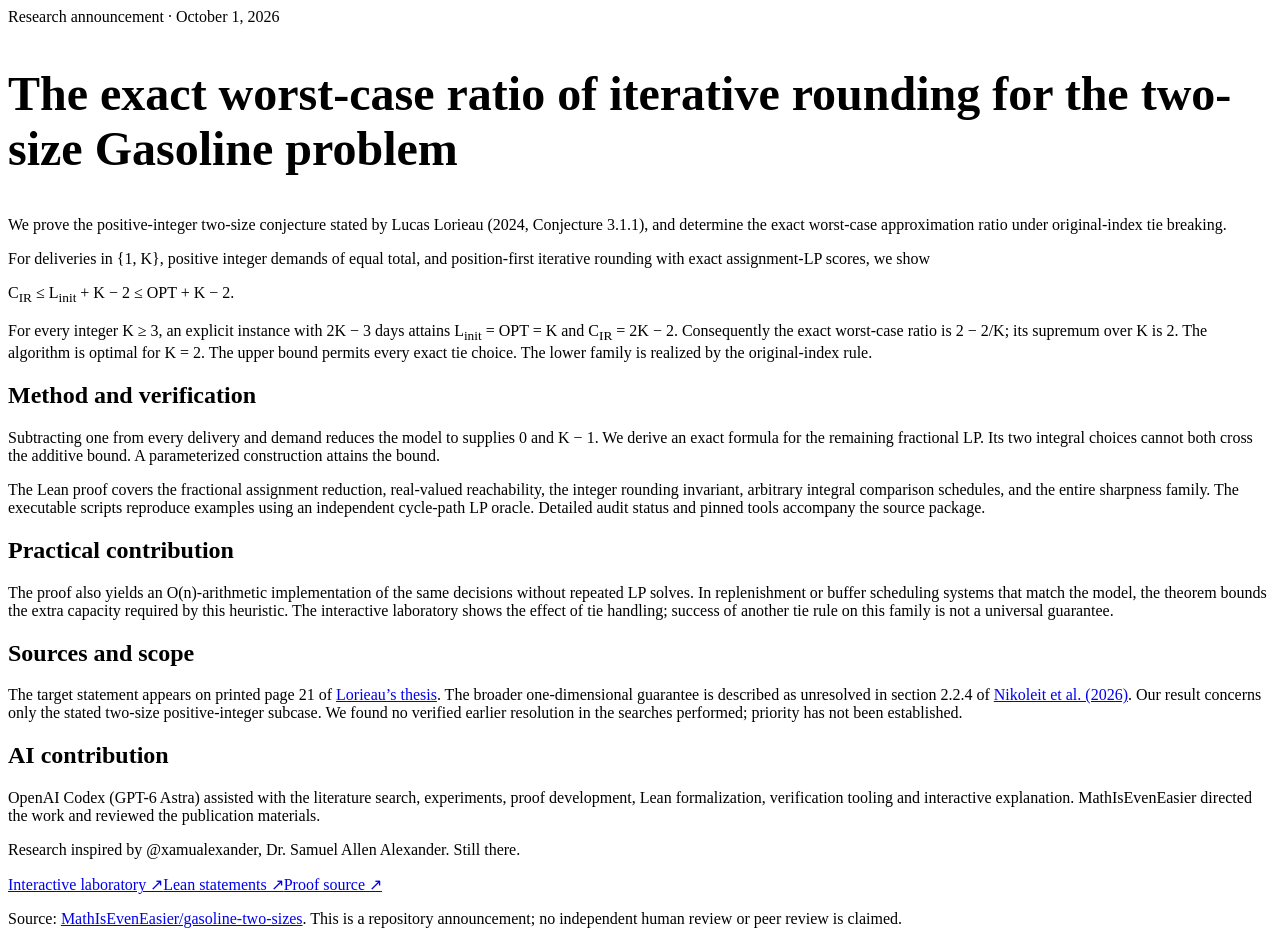
==== submission.html @ 027ce780 "Publish the two-size Gasoline theorem and reproducibility overview" ====
<!doctype html><html lang="en"><head><meta charset="utf-8"><meta name="viewport" content="width=device-width,initial-scale=1"><title>Research announcement · Two-size Gasoline</title><link rel="stylesheet" href="site/style.css"></head><body><main>
<section><div class="eyebrow">Research announcement · October 1, 2026</div><h1 style="font-size:48px">The exact worst-case ratio of iterative rounding for the two-size Gasoline problem</h1>
<p>We prove the positive-integer two-size conjecture stated by Lucas Lorieau (2024, Conjecture 3.1.1), and determine the exact worst-case approximation ratio under original-index tie breaking.</p>
<p>For deliveries in {1, K}, positive integer demands of equal total, and position-first iterative rounding with exact assignment-LP scores, we show</p><div class="formula">C<sub>IR</sub> ≤ L<sub>init</sub> + K − 2 ≤ OPT + K − 2.</div>
<p>For every integer K ≥ 3, an explicit instance with 2K − 3 days attains L<sub>init</sub> = OPT = K and C<sub>IR</sub> = 2K − 2. Consequently the exact worst-case ratio is 2 − 2/K; its supremum over K is 2. The algorithm is optimal for K = 2. The upper bound permits every exact tie choice. The lower family is realized by the original-index rule.</p>
<h2>Method and verification</h2><p>Subtracting one from every delivery and demand reduces the model to supplies 0 and K − 1. We derive an exact formula for the remaining fractional LP. Its two integral choices cannot both cross the additive bound. A parameterized construction attains the bound.</p><p>The Lean proof covers the fractional assignment reduction, real-valued reachability, the integer rounding invariant, arbitrary integral comparison schedules, and the entire sharpness family. The executable scripts reproduce examples using an independent cycle-path LP oracle. Detailed audit status and pinned tools accompany the source package.</p>
<h2>Practical contribution</h2><p>The proof also yields an O(n)-arithmetic implementation of the same decisions without repeated LP solves. In replenishment or buffer scheduling systems that match the model, the theorem bounds the extra capacity required by this heuristic. The interactive laboratory shows the effect of tie handling; success of another tie rule on this family is not a universal guarantee.</p>
<h2>Sources and scope</h2><p>The target statement appears on printed page 21 of <a href="https://perso.limos.fr/~lulorieau/docs/thesis/Master_Thesis.pdf#page=27">Lorieau’s thesis</a>. The broader one-dimensional guarantee is described as unresolved in section 2.2.4 of <a href="https://arxiv.org/html/2601.16849">Nikoleit et al. (2026)</a>. Our result concerns only the stated two-size positive-integer subcase. We found no verified earlier resolution in the searches performed; priority has not been established.</p>
<h2>AI contribution</h2><p>OpenAI Codex (GPT-6 Astra) assisted with the literature search, experiments, proof development, Lean formalization, verification tooling and interactive explanation. MathIsEvenEasier directed the work and reviewed the publication materials.</p>
<p>Research inspired by @xamualexander, Dr. Samuel Allen Alexander. Still there.</p>
<div class="links"><a href="site/">Interactive laboratory ↗</a><a href="formal/Result.lean">Lean statements ↗</a><a href="research-notes.tex">Proof source ↗</a></div><p class="scope">Source: <a href="https://github.com/MathIsEvenEasier/gasoline-two-sizes">MathIsEvenEasier/gasoline-two-sizes</a>. This is a repository announcement; no independent human review or peer review is claimed.</p>
</section></main></body></html>
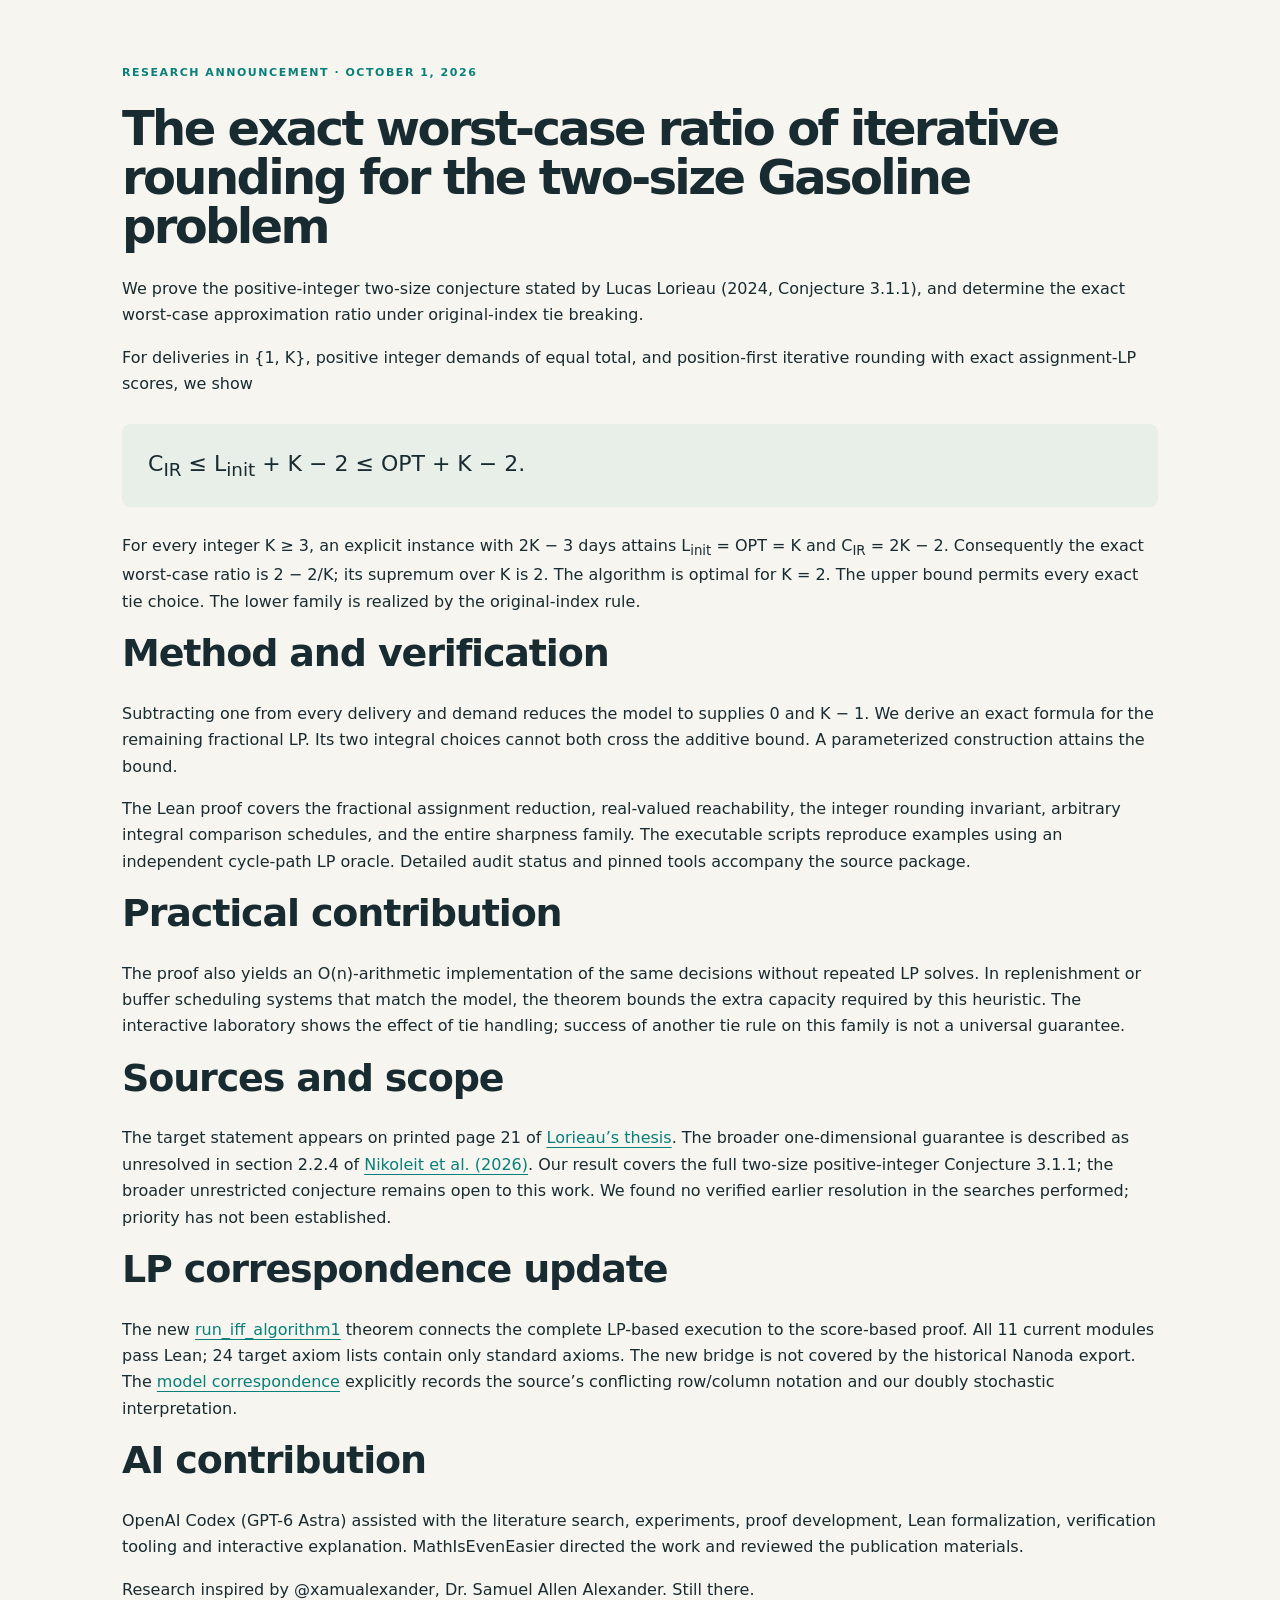
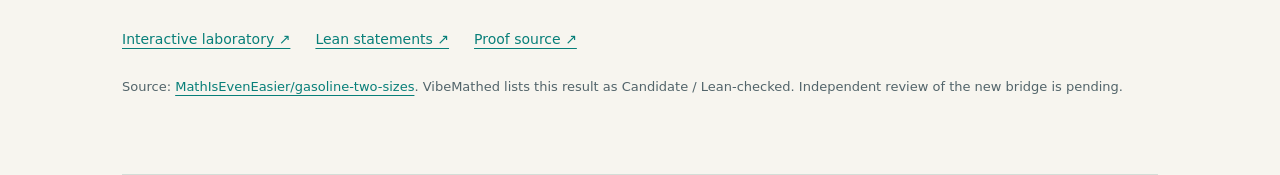
==== commit a576d0c3: "Document LP correspondence and full conjecture scope" ====
--- a/submission.html
+++ b/submission.html
@@ -5,8 +5,8 @@
 <p>For every integer K ≥ 3, an explicit instance with 2K − 3 days attains L<sub>init</sub> = OPT = K and C<sub>IR</sub> = 2K − 2. Consequently the exact worst-case ratio is 2 − 2/K; its supremum over K is 2. The algorithm is optimal for K = 2. The upper bound permits every exact tie choice. The lower family is realized by the original-index rule.</p>
 <h2>Method and verification</h2><p>Subtracting one from every delivery and demand reduces the model to supplies 0 and K − 1. We derive an exact formula for the remaining fractional LP. Its two integral choices cannot both cross the additive bound. A parameterized construction attains the bound.</p><p>The Lean proof covers the fractional assignment reduction, real-valued reachability, the integer rounding invariant, arbitrary integral comparison schedules, and the entire sharpness family. The executable scripts reproduce examples using an independent cycle-path LP oracle. Detailed audit status and pinned tools accompany the source package.</p>
 <h2>Practical contribution</h2><p>The proof also yields an O(n)-arithmetic implementation of the same decisions without repeated LP solves. In replenishment or buffer scheduling systems that match the model, the theorem bounds the extra capacity required by this heuristic. The interactive laboratory shows the effect of tie handling; success of another tie rule on this family is not a universal guarantee.</p>
-<h2>Sources and scope</h2><p>The target statement appears on printed page 21 of <a href="https://perso.limos.fr/~lulorieau/docs/thesis/Master_Thesis.pdf#page=27">Lorieau’s thesis</a>. The broader one-dimensional guarantee is described as unresolved in section 2.2.4 of <a href="https://arxiv.org/html/2601.16849">Nikoleit et al. (2026)</a>. Our result concerns only the stated two-size positive-integer subcase. We found no verified earlier resolution in the searches performed; priority has not been established.</p>
-<h2>AI contribution</h2><p>OpenAI Codex (GPT-6 Astra) assisted with the literature search, experiments, proof development, Lean formalization, verification tooling and interactive explanation. MathIsEvenEasier directed the work and reviewed the publication materials.</p>
+<h2>Sources and scope</h2><p>The target statement appears on printed page 21 of <a href="https://perso.limos.fr/~lulorieau/docs/thesis/Master_Thesis.pdf#page=27">Lorieau’s thesis</a>. The broader one-dimensional guarantee is described as unresolved in section 2.2.4 of <a href="https://arxiv.org/html/2601.16849">Nikoleit et al. (2026)</a>. Our result covers the full two-size positive-integer Conjecture 3.1.1; the broader unrestricted conjecture remains open to this work. We found no verified earlier resolution in the searches performed; priority has not been established.</p>
+<h2>LP correspondence update</h2><p>The new <a href="formal/Algorithm1.lean">run_iff_algorithm1</a> theorem connects the complete LP-based execution to the score-based proof. All 11 current modules pass Lean; 24 target axiom lists contain only standard axioms. The new bridge is not covered by the historical Nanoda export. The <a href="algorithm-bridge.rst">model correspondence</a> explicitly records the source’s conflicting row/column notation and our doubly stochastic interpretation.</p><h2>AI contribution</h2><p>OpenAI Codex (GPT-6 Astra) assisted with the literature search, experiments, proof development, Lean formalization, verification tooling and interactive explanation. MathIsEvenEasier directed the work and reviewed the publication materials.</p>
 <p>Research inspired by @xamualexander, Dr. Samuel Allen Alexander. Still there.</p>
-<div class="links"><a href="site/">Interactive laboratory ↗</a><a href="formal/Result.lean">Lean statements ↗</a><a href="research-notes.tex">Proof source ↗</a></div><p class="scope">Source: <a href="https://github.com/MathIsEvenEasier/gasoline-two-sizes">MathIsEvenEasier/gasoline-two-sizes</a>. This is a repository announcement; no independent human review or peer review is claimed.</p>
+<div class="links"><a href="site/">Interactive laboratory ↗</a><a href="formal/Result.lean">Lean statements ↗</a><a href="research-notes.tex">Proof source ↗</a></div><p class="scope">Source: <a href="https://github.com/MathIsEvenEasier/gasoline-two-sizes">MathIsEvenEasier/gasoline-two-sizes</a>. VibeMathed lists this result as Candidate / Lean-checked. Independent review of the new bridge is pending.</p>
 </section></main></body></html>
--- a/site/style.css
+++ b/site/style.css
@@ -0,0 +1 @@
+:root{--paper:#f7f5ef;--ink:#182b30;--muted:#52646a;--line:#d4ddd7;--teal:#087f79;--orange:#cb541e;--card:#fffefa}*{box-sizing:border-box}body{margin:0;background:var(--paper);color:var(--ink);font:16px/1.65 system-ui,-apple-system,BlinkMacSystemFont,"Segoe UI",sans-serif}header{max-width:1160px;margin:auto;padding:26px 32px;display:flex;justify-content:space-between;gap:24px;border-bottom:1px solid var(--line)}a{color:var(--teal);text-underline-offset:4px}header a{font-size:14px}.brand{text-decoration:none;color:var(--ink);font-weight:750}.brand span{display:block;font-weight:400;color:var(--muted);font-size:11px;letter-spacing:.1em;text-transform:uppercase}main{max-width:1100px;margin:auto;padding:0 32px}section{padding:64px 0;border-bottom:1px solid var(--line)}.intro{max-width:830px;border:0;padding-bottom:40px}.eyebrow,.section-label{font-size:11px;letter-spacing:.14em;text-transform:uppercase;font-weight:750;color:var(--teal)}h1{font-size:clamp(46px,7.5vw,86px);line-height:1.02;letter-spacing:-.055em;margin:22px 0 25px;font-weight:650}h2{font-size:clamp(25px,3.7vw,38px);line-height:1.2;letter-spacing:-.03em;margin:12px 0 24px;font-weight:650}h3{font-size:20px;line-height:1.3;letter-spacing:-.02em}.intro>p{font-size:19px;max-width:760px}.theorem{font-size:31px;line-height:1.4;margin:30px 0;padding:24px 28px;background:var(--ink);color:var(--paper);border-radius:12px}.theorem span{display:block;font-size:16px;color:#bbd8cf;margin-top:9px}.scope,.hint{color:var(--muted);font-size:13px!important;line-height:1.65}.controls{display:flex;gap:30px;align-items:end;flex-wrap:wrap}label{display:block;font-size:13px;font-weight:650}label output{font-size:20px;margin-left:10px;color:var(--orange)}input[type=range]{display:block;accent-color:var(--orange);min-width:240px;width:100%;margin-top:16px;cursor:pointer}select,button,textarea{font:inherit;color:var(--ink);background:var(--card);border:1px solid #b8c8bf;border-radius:7px;padding:10px 14px}select{display:block;font-size:14px;margin-top:7px}button{cursor:pointer;font-size:13px;font-weight:650}button:hover{background:#e7eee7}button:focus-visible,select:focus-visible,input:focus-visible,summary:focus-visible{outline:3px solid #0e9c97;outline-offset:3px}button:disabled{opacity:.45;cursor:default}.metrics{display:grid;grid-template-columns:repeat(3,1fr);gap:18px;margin:32px 0}.metrics>div{background:var(--card);padding:20px 24px;border:1px solid var(--line);border-radius:10px}.metrics span,.metrics small{display:block;font-size:12px;color:var(--muted)}.metrics strong{font-size:48px;line-height:1.5;letter-spacing:-.06em;font-weight:600}.metrics>div:first-child strong{color:var(--orange)}.metrics>div:nth-child(2) strong{color:var(--teal)}.chart-heading{display:flex;align-items:center;justify-content:space-between;gap:20px}.chart-heading h3{margin-bottom:2px}.legend{font-size:12px;display:flex;gap:22px}.legend span:before{content:"";display:inline-block;width:12px;height:3px;background:currentColor;margin-right:7px;vertical-align:middle}.orange{color:var(--orange)}.teal{color:var(--teal)}.chart{width:100%;overflow:hidden}.chart svg{display:block;width:100%;height:auto;max-height:340px}svg text{font:11px system-ui;fill:var(--muted)}.step-controls{display:flex;align-items:center;gap:14px;margin:20px 0 28px}.step-controls label{flex:1}.step-controls input{min-width:0}.step-controls button{white-space:nowrap}.decision-grid{display:grid;grid-template-columns:1fr 1fr;gap:30px;margin:24px 0}.decision-grid article{padding:26px;border:1px solid var(--line);border-radius:10px;background:var(--card)}.decision-grid p{font-size:14px}.choice{margin:12px 0}.choice>div{display:flex;justify-content:space-between;font-size:13px}.choice .bar{height:8px;background:#e8eeea;border-radius:6px;margin-top:5px;overflow:hidden}.choice .bar i{display:block;height:100%;background:#99aba7}.choice.selected .bar i{background:var(--orange)}.choice strong{color:var(--orange)}details{margin-top:20px;border-top:1px solid var(--line);padding:16px 0}summary{cursor:pointer;font-weight:650}dl{font-size:13px;display:grid;grid-template-columns:160px 1fr;gap:10px}dt{color:var(--muted)}dd{margin:0;word-break:break-word;font-family:ui-monospace,monospace}.custom textarea{width:100%;display:block;margin:6px 0 16px;font-size:13px}.custom p{font-size:14px}.custom #error{color:#b33827}.formula{padding:22px 26px;background:#e8eee8;font-size:22px;border-radius:8px;margin:26px 0}.proof-grid,.uses{display:grid;grid-template-columns:1fr 1fr;gap:24px}.proof-grid>div{border-left:3px solid var(--teal);padding:8px 22px}.proof-grid>div:first-child{border-color:var(--orange)}.proof-grid span{font-size:12px;text-transform:uppercase;letter-spacing:.08em;color:var(--muted)}.proof-grid strong{display:block;font-size:23px;margin:12px 0}.proof-grid p,.uses p{font-size:14px}.callout{background:var(--ink);color:var(--paper);padding:26px 30px;border-radius:10px;margin-top:30px}.callout p{margin-bottom:0;font-size:15px}.uses{grid-template-columns:repeat(3,1fr)}.uses article{padding-right:20px}.links{display:flex;flex-wrap:wrap;gap:14px 25px;margin:25px 0;font-size:14px}footer{max-width:1100px;padding:30px 32px 55px;margin:auto;color:var(--muted);font-size:12px}@media(max-width:700px){header{padding:20px}main{padding:0 20px}section{padding:40px 0}.metrics{gap:8px}.metrics>div{padding:14px 12px}.metrics strong{font-size:35px}.metrics small{font-size:10px}.decision-grid,.proof-grid,.uses{grid-template-columns:1fr}.decision-grid article{padding:20px}.chart-heading{display:block}.step-controls{flex-wrap:wrap}.step-controls label{min-width:160px}.controls{gap:18px}.theorem{font-size:25px;padding:22px}.formula{font-size:17px}dl{grid-template-columns:1fr}dd{margin-bottom:8px}}@media(prefers-reduced-motion:reduce){*{scroll-behavior:auto!important}}
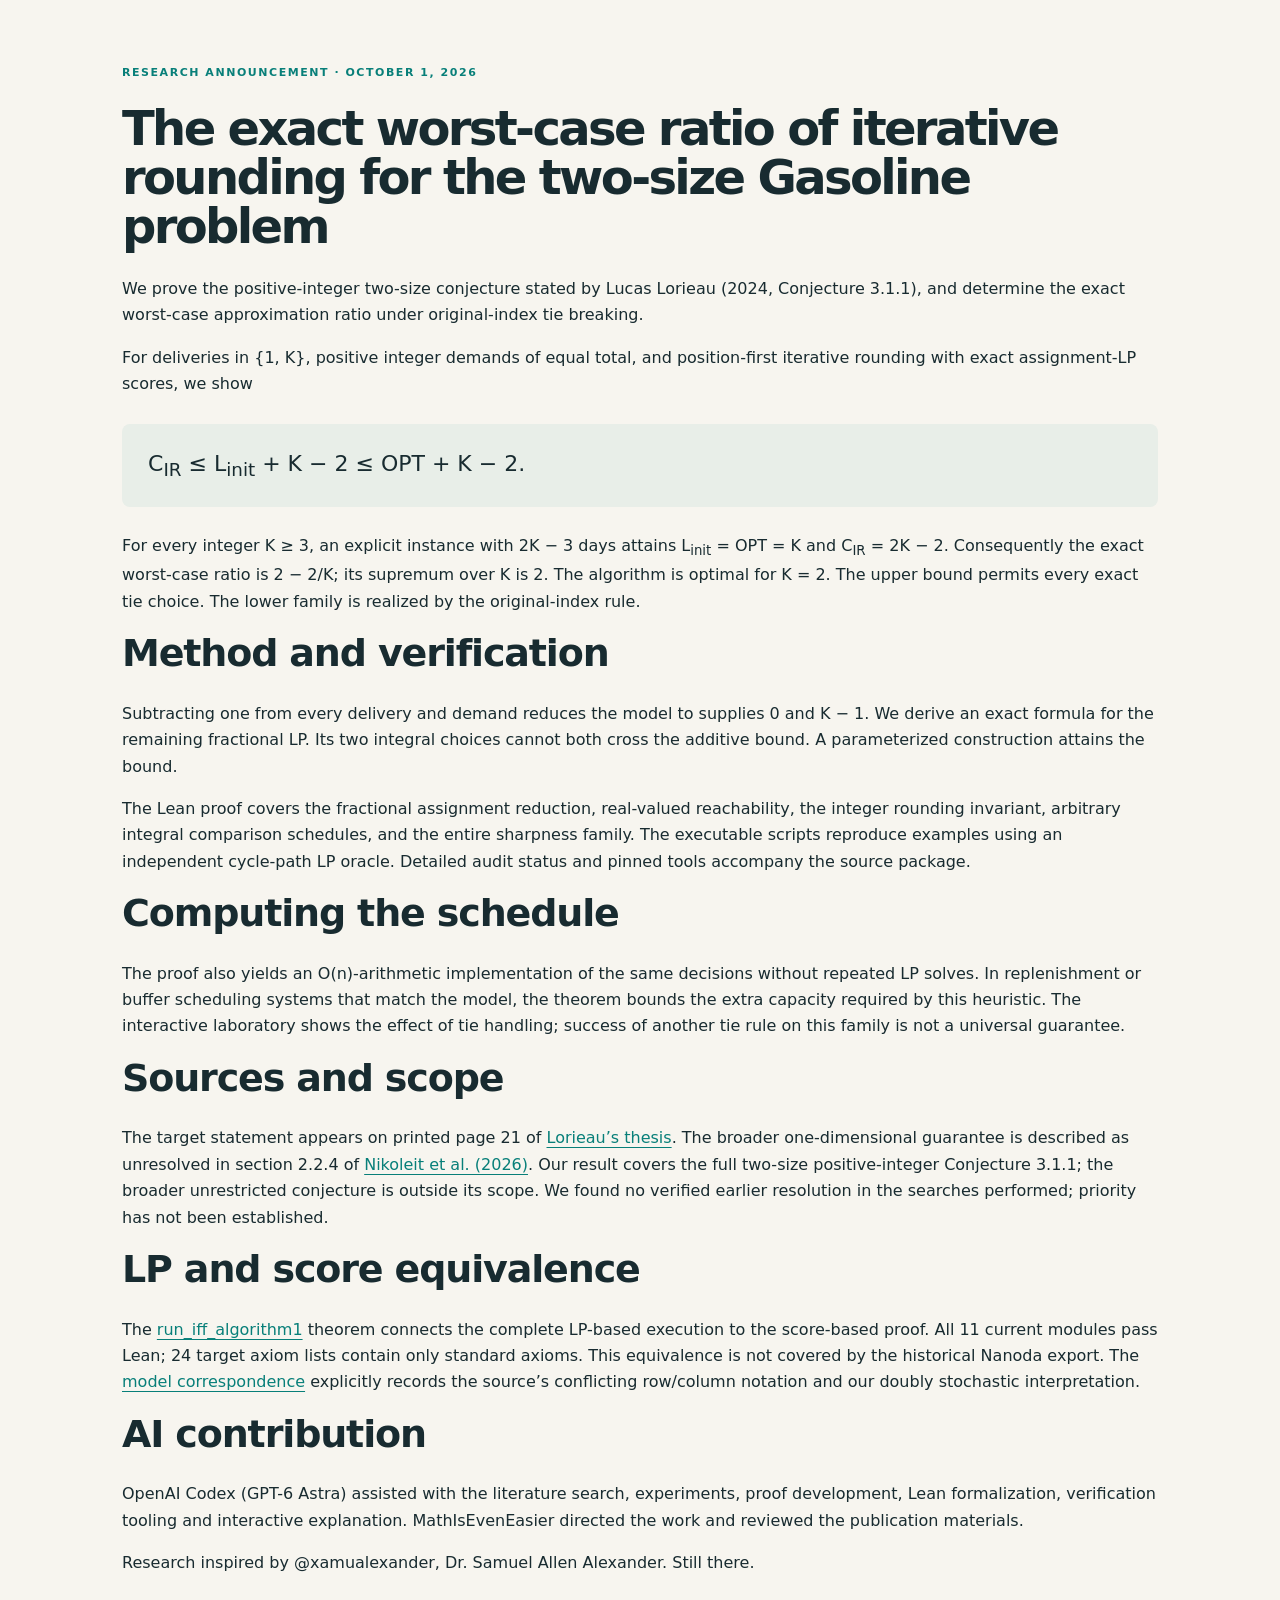
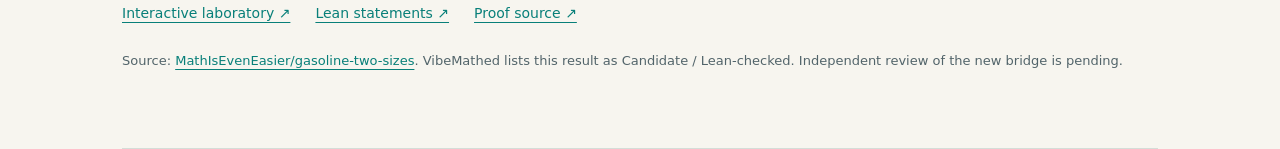
==== commit 5cf11ec6: "Edit exposition and website copy for clarity" ====
--- a/submission.html
+++ b/submission.html
@@ -4,9 +4,9 @@
 <p>For deliveries in {1, K}, positive integer demands of equal total, and position-first iterative rounding with exact assignment-LP scores, we show</p><div class="formula">C<sub>IR</sub> ≤ L<sub>init</sub> + K − 2 ≤ OPT + K − 2.</div>
 <p>For every integer K ≥ 3, an explicit instance with 2K − 3 days attains L<sub>init</sub> = OPT = K and C<sub>IR</sub> = 2K − 2. Consequently the exact worst-case ratio is 2 − 2/K; its supremum over K is 2. The algorithm is optimal for K = 2. The upper bound permits every exact tie choice. The lower family is realized by the original-index rule.</p>
 <h2>Method and verification</h2><p>Subtracting one from every delivery and demand reduces the model to supplies 0 and K − 1. We derive an exact formula for the remaining fractional LP. Its two integral choices cannot both cross the additive bound. A parameterized construction attains the bound.</p><p>The Lean proof covers the fractional assignment reduction, real-valued reachability, the integer rounding invariant, arbitrary integral comparison schedules, and the entire sharpness family. The executable scripts reproduce examples using an independent cycle-path LP oracle. Detailed audit status and pinned tools accompany the source package.</p>
-<h2>Practical contribution</h2><p>The proof also yields an O(n)-arithmetic implementation of the same decisions without repeated LP solves. In replenishment or buffer scheduling systems that match the model, the theorem bounds the extra capacity required by this heuristic. The interactive laboratory shows the effect of tie handling; success of another tie rule on this family is not a universal guarantee.</p>
-<h2>Sources and scope</h2><p>The target statement appears on printed page 21 of <a href="https://perso.limos.fr/~lulorieau/docs/thesis/Master_Thesis.pdf#page=27">Lorieau’s thesis</a>. The broader one-dimensional guarantee is described as unresolved in section 2.2.4 of <a href="https://arxiv.org/html/2601.16849">Nikoleit et al. (2026)</a>. Our result covers the full two-size positive-integer Conjecture 3.1.1; the broader unrestricted conjecture remains open to this work. We found no verified earlier resolution in the searches performed; priority has not been established.</p>
-<h2>LP correspondence update</h2><p>The new <a href="formal/Algorithm1.lean">run_iff_algorithm1</a> theorem connects the complete LP-based execution to the score-based proof. All 11 current modules pass Lean; 24 target axiom lists contain only standard axioms. The new bridge is not covered by the historical Nanoda export. The <a href="algorithm-bridge.rst">model correspondence</a> explicitly records the source’s conflicting row/column notation and our doubly stochastic interpretation.</p><h2>AI contribution</h2><p>OpenAI Codex (GPT-6 Astra) assisted with the literature search, experiments, proof development, Lean formalization, verification tooling and interactive explanation. MathIsEvenEasier directed the work and reviewed the publication materials.</p>
+<h2>Computing the schedule</h2><p>The proof also yields an O(n)-arithmetic implementation of the same decisions without repeated LP solves. In replenishment or buffer scheduling systems that match the model, the theorem bounds the extra capacity required by this heuristic. The interactive laboratory shows the effect of tie handling; success of another tie rule on this family is not a universal guarantee.</p>
+<h2>Sources and scope</h2><p>The target statement appears on printed page 21 of <a href="https://perso.limos.fr/~lulorieau/docs/thesis/Master_Thesis.pdf#page=27">Lorieau’s thesis</a>. The broader one-dimensional guarantee is described as unresolved in section 2.2.4 of <a href="https://arxiv.org/html/2601.16849">Nikoleit et al. (2026)</a>. Our result covers the full two-size positive-integer Conjecture 3.1.1; the broader unrestricted conjecture is outside its scope. We found no verified earlier resolution in the searches performed; priority has not been established.</p>
+<h2>LP and score equivalence</h2><p>The <a href="formal/Algorithm1.lean">run_iff_algorithm1</a> theorem connects the complete LP-based execution to the score-based proof. All 11 current modules pass Lean; 24 target axiom lists contain only standard axioms. This equivalence is not covered by the historical Nanoda export. The <a href="algorithm-bridge.rst">model correspondence</a> explicitly records the source’s conflicting row/column notation and our doubly stochastic interpretation.</p><h2>AI contribution</h2><p>OpenAI Codex (GPT-6 Astra) assisted with the literature search, experiments, proof development, Lean formalization, verification tooling and interactive explanation. MathIsEvenEasier directed the work and reviewed the publication materials.</p>
 <p>Research inspired by @xamualexander, Dr. Samuel Allen Alexander. Still there.</p>
 <div class="links"><a href="site/">Interactive laboratory ↗</a><a href="formal/Result.lean">Lean statements ↗</a><a href="research-notes.tex">Proof source ↗</a></div><p class="scope">Source: <a href="https://github.com/MathIsEvenEasier/gasoline-two-sizes">MathIsEvenEasier/gasoline-two-sizes</a>. VibeMathed lists this result as Candidate / Lean-checked. Independent review of the new bridge is pending.</p>
 </section></main></body></html>
--- a/site/style.css
+++ b/site/style.css
@@ -1 +1,5 @@
 :root{--paper:#f7f5ef;--ink:#182b30;--muted:#52646a;--line:#d4ddd7;--teal:#087f79;--orange:#cb541e;--card:#fffefa}*{box-sizing:border-box}body{margin:0;background:var(--paper);color:var(--ink);font:16px/1.65 system-ui,-apple-system,BlinkMacSystemFont,"Segoe UI",sans-serif}header{max-width:1160px;margin:auto;padding:26px 32px;display:flex;justify-content:space-between;gap:24px;border-bottom:1px solid var(--line)}a{color:var(--teal);text-underline-offset:4px}header a{font-size:14px}.brand{text-decoration:none;color:var(--ink);font-weight:750}.brand span{display:block;font-weight:400;color:var(--muted);font-size:11px;letter-spacing:.1em;text-transform:uppercase}main{max-width:1100px;margin:auto;padding:0 32px}section{padding:64px 0;border-bottom:1px solid var(--line)}.intro{max-width:830px;border:0;padding-bottom:40px}.eyebrow,.section-label{font-size:11px;letter-spacing:.14em;text-transform:uppercase;font-weight:750;color:var(--teal)}h1{font-size:clamp(46px,7.5vw,86px);line-height:1.02;letter-spacing:-.055em;margin:22px 0 25px;font-weight:650}h2{font-size:clamp(25px,3.7vw,38px);line-height:1.2;letter-spacing:-.03em;margin:12px 0 24px;font-weight:650}h3{font-size:20px;line-height:1.3;letter-spacing:-.02em}.intro>p{font-size:19px;max-width:760px}.theorem{font-size:31px;line-height:1.4;margin:30px 0;padding:24px 28px;background:var(--ink);color:var(--paper);border-radius:12px}.theorem span{display:block;font-size:16px;color:#bbd8cf;margin-top:9px}.scope,.hint{color:var(--muted);font-size:13px!important;line-height:1.65}.controls{display:flex;gap:30px;align-items:end;flex-wrap:wrap}label{display:block;font-size:13px;font-weight:650}label output{font-size:20px;margin-left:10px;color:var(--orange)}input[type=range]{display:block;accent-color:var(--orange);min-width:240px;width:100%;margin-top:16px;cursor:pointer}select,button,textarea{font:inherit;color:var(--ink);background:var(--card);border:1px solid #b8c8bf;border-radius:7px;padding:10px 14px}select{display:block;font-size:14px;margin-top:7px}button{cursor:pointer;font-size:13px;font-weight:650}button:hover{background:#e7eee7}button:focus-visible,select:focus-visible,input:focus-visible,summary:focus-visible{outline:3px solid #0e9c97;outline-offset:3px}button:disabled{opacity:.45;cursor:default}.metrics{display:grid;grid-template-columns:repeat(3,1fr);gap:18px;margin:32px 0}.metrics>div{background:var(--card);padding:20px 24px;border:1px solid var(--line);border-radius:10px}.metrics span,.metrics small{display:block;font-size:12px;color:var(--muted)}.metrics strong{font-size:48px;line-height:1.5;letter-spacing:-.06em;font-weight:600}.metrics>div:first-child strong{color:var(--orange)}.metrics>div:nth-child(2) strong{color:var(--teal)}.chart-heading{display:flex;align-items:center;justify-content:space-between;gap:20px}.chart-heading h3{margin-bottom:2px}.legend{font-size:12px;display:flex;gap:22px}.legend span:before{content:"";display:inline-block;width:12px;height:3px;background:currentColor;margin-right:7px;vertical-align:middle}.orange{color:var(--orange)}.teal{color:var(--teal)}.chart{width:100%;overflow:hidden}.chart svg{display:block;width:100%;height:auto;max-height:340px}svg text{font:11px system-ui;fill:var(--muted)}.step-controls{display:flex;align-items:center;gap:14px;margin:20px 0 28px}.step-controls label{flex:1}.step-controls input{min-width:0}.step-controls button{white-space:nowrap}.decision-grid{display:grid;grid-template-columns:1fr 1fr;gap:30px;margin:24px 0}.decision-grid article{padding:26px;border:1px solid var(--line);border-radius:10px;background:var(--card)}.decision-grid p{font-size:14px}.choice{margin:12px 0}.choice>div{display:flex;justify-content:space-between;font-size:13px}.choice .bar{height:8px;background:#e8eeea;border-radius:6px;margin-top:5px;overflow:hidden}.choice .bar i{display:block;height:100%;background:#99aba7}.choice.selected .bar i{background:var(--orange)}.choice strong{color:var(--orange)}details{margin-top:20px;border-top:1px solid var(--line);padding:16px 0}summary{cursor:pointer;font-weight:650}dl{font-size:13px;display:grid;grid-template-columns:160px 1fr;gap:10px}dt{color:var(--muted)}dd{margin:0;word-break:break-word;font-family:ui-monospace,monospace}.custom textarea{width:100%;display:block;margin:6px 0 16px;font-size:13px}.custom p{font-size:14px}.custom #error{color:#b33827}.formula{padding:22px 26px;background:#e8eee8;font-size:22px;border-radius:8px;margin:26px 0}.proof-grid,.uses{display:grid;grid-template-columns:1fr 1fr;gap:24px}.proof-grid>div{border-left:3px solid var(--teal);padding:8px 22px}.proof-grid>div:first-child{border-color:var(--orange)}.proof-grid span{font-size:12px;text-transform:uppercase;letter-spacing:.08em;color:var(--muted)}.proof-grid strong{display:block;font-size:23px;margin:12px 0}.proof-grid p,.uses p{font-size:14px}.callout{background:var(--ink);color:var(--paper);padding:26px 30px;border-radius:10px;margin-top:30px}.callout p{margin-bottom:0;font-size:15px}.uses{grid-template-columns:repeat(3,1fr)}.uses article{padding-right:20px}.links{display:flex;flex-wrap:wrap;gap:14px 25px;margin:25px 0;font-size:14px}footer{max-width:1100px;padding:30px 32px 55px;margin:auto;color:var(--muted);font-size:12px}@media(max-width:700px){header{padding:20px}main{padding:0 20px}section{padding:40px 0}.metrics{gap:8px}.metrics>div{padding:14px 12px}.metrics strong{font-size:35px}.metrics small{font-size:10px}.decision-grid,.proof-grid,.uses{grid-template-columns:1fr}.decision-grid article{padding:20px}.chart-heading{display:block}.step-controls{flex-wrap:wrap}.step-controls label{min-width:160px}.controls{gap:18px}.theorem{font-size:25px;padding:22px}.formula{font-size:17px}dl{grid-template-columns:1fr}dd{margin-bottom:8px}}@media(prefers-reduced-motion:reduce){*{scroll-behavior:auto!important}}
+
+#lp-bridge ol{padding-left:25px;max-width:930px}#lp-bridge li{margin:22px 0;padding-left:6px}#lp-bridge li strong{display:block;margin-bottom:5px}
+
+.comparison-scroll{overflow-x:auto}.lp-comparison{border-collapse:collapse;width:100%;max-width:780px;margin:22px 0;font-size:14px}.lp-comparison caption{text-align:left;font-weight:650;margin-bottom:10px}.lp-comparison th,.lp-comparison td{padding:10px 14px;border-bottom:1px solid var(--line);text-align:left}.lp-comparison thead{background:#e8eee8}.lp-comparison tbody th{font-weight:500}
